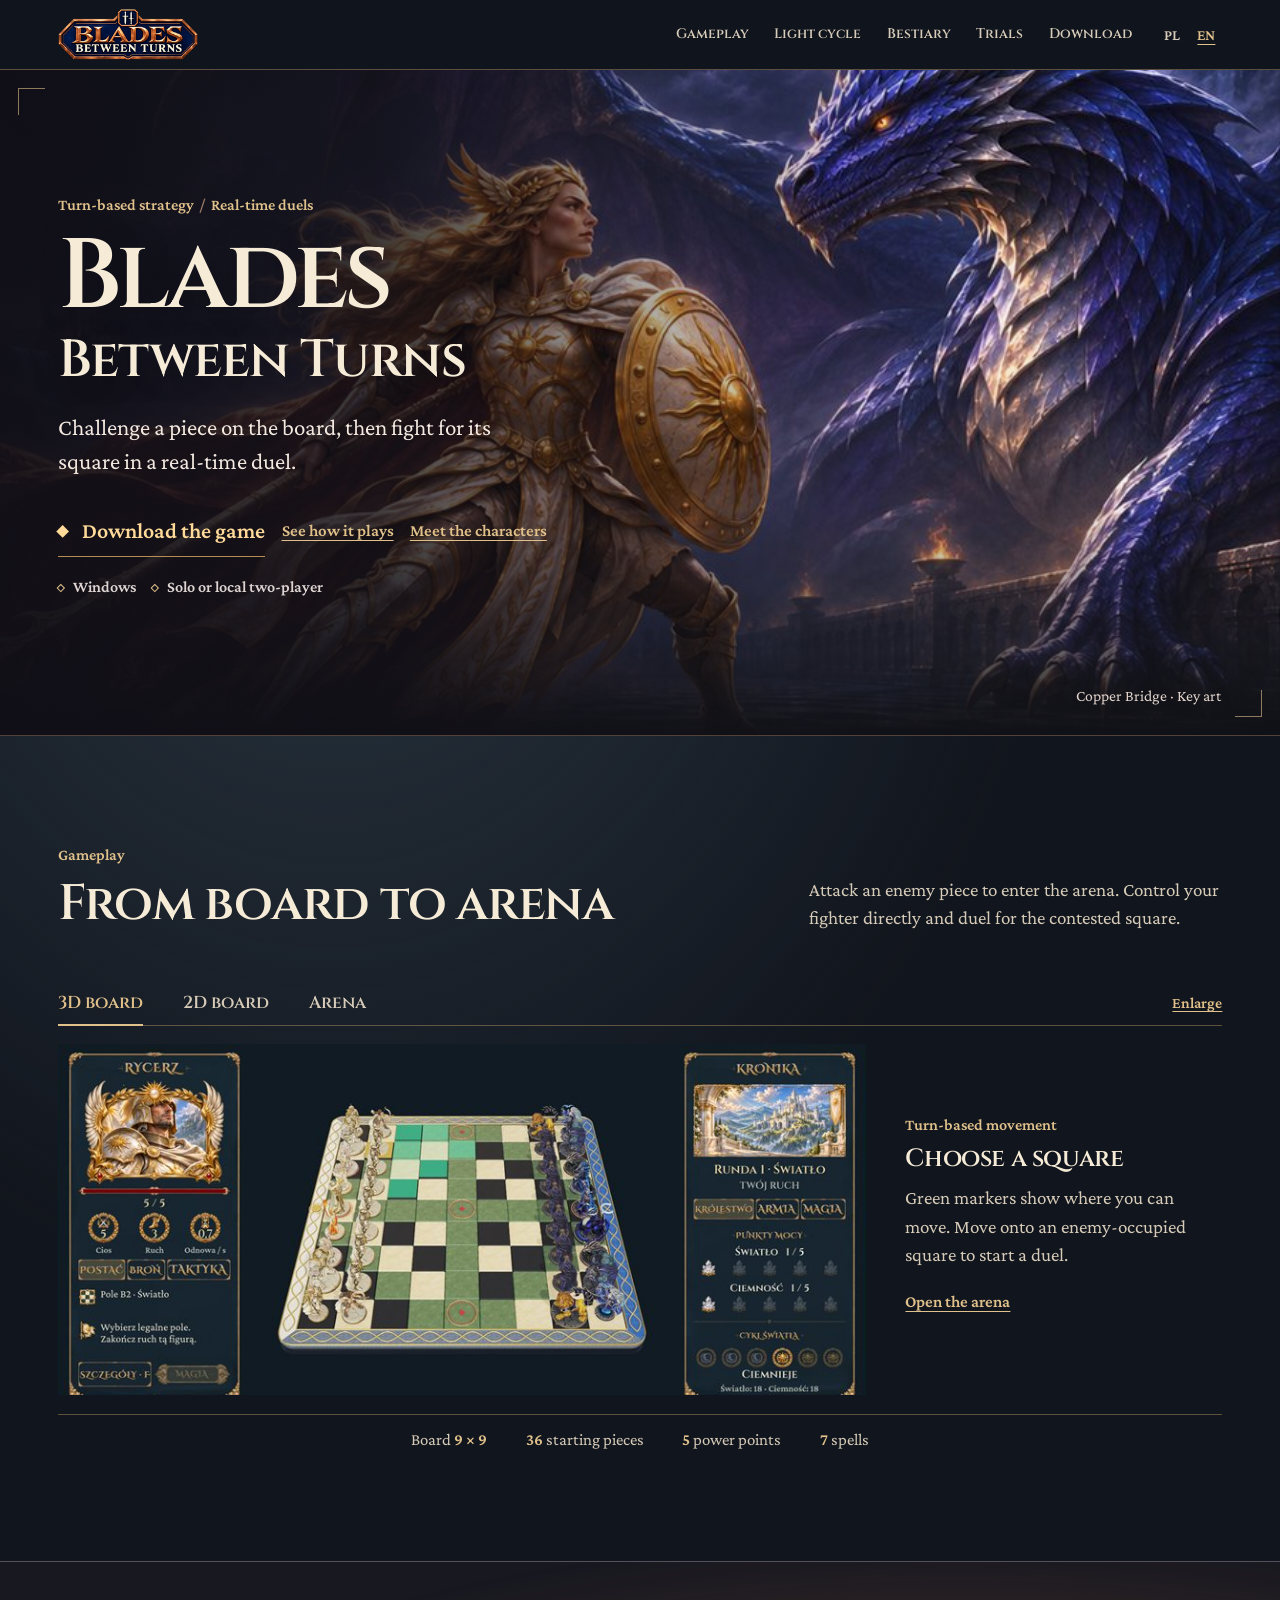
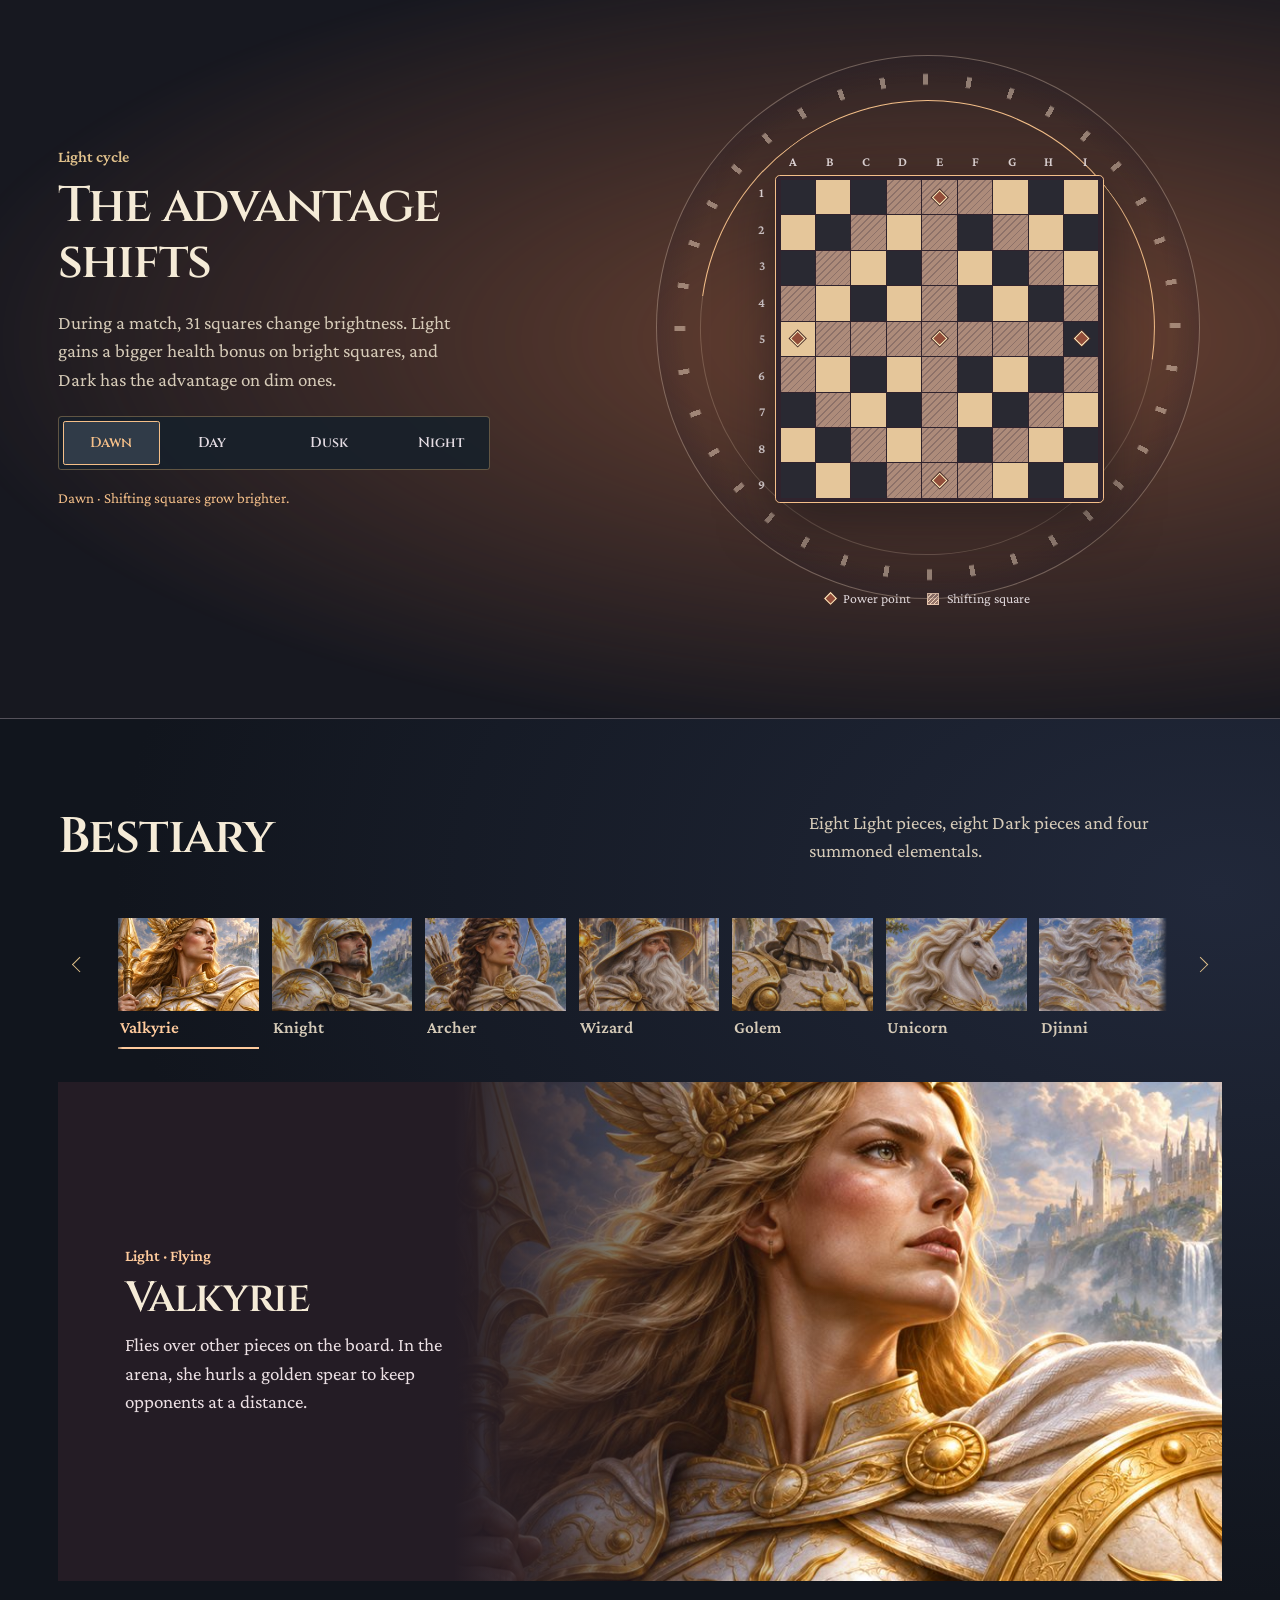
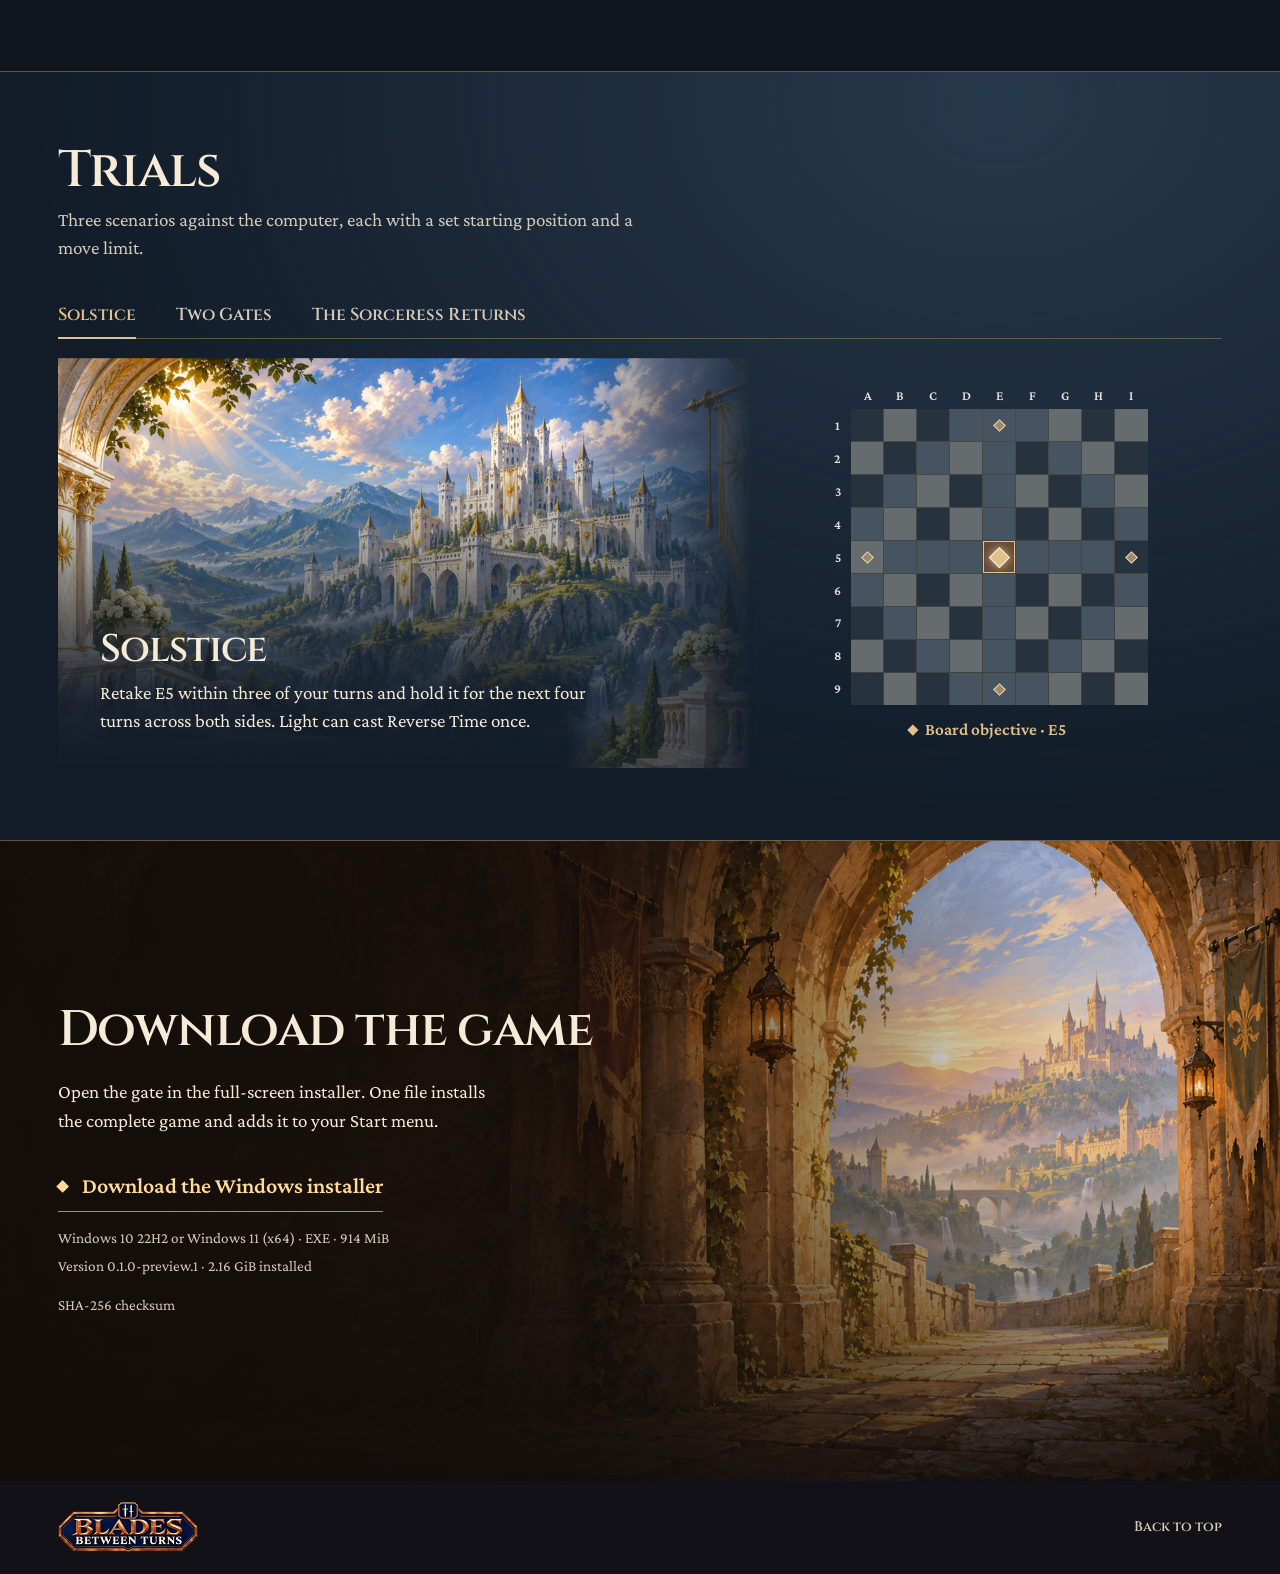
==== en/index.html @ 4ca01829 "Add English version of Blades Between Turns website" ====
<!doctype html>
<html lang="en">
<head>
  <meta charset="UTF-8">
  <meta name="viewport" content="width=device-width, initial-scale=1">
  <meta name="description" content="Blades Between Turns combines turn-based strategy with real-time duels. Download the game for Windows and explore the characters, arenas and trials.">
  <meta name="theme-color" content="#101116">
  <title>Blades Between Turns</title>
  <link rel="alternate" hreflang="pl" href="../index.html">
  <link rel="icon" href="../assets/blades-between-turns.png" type="image/png">
  <link rel="stylesheet" href="../styles.css">
  <script src="../main.js" defer></script>
</head>
<body id="blades-landing">
  <a class="skip-link" href="#blades-main">Skip to content</a>
  <header class="site-header">
    <div class="shell site-header__inner">
      <a class="site-brand" href="#blades-landing">
        <img src="../assets/blades-between-turns.png" alt="Blades Between Turns" width="238" height="85">
      </a>
      <nav class="site-nav" aria-label="Main navigation">
        <a href="#blades-gameplay">Gameplay</a>
        <a href="#blades-cycle">Light cycle</a>
        <a href="#blades-roster">Bestiary</a>
        <a href="#blades-trials">Trials</a>
        <a href="#blades-download">Download</a>
      </nav>
      <nav class="language-nav" aria-label="Language">
        <a href="../index.html" lang="pl" hreflang="pl" aria-label="Polski">PL</a>
        <a href="index.html" lang="en" hreflang="en" aria-label="English" aria-current="page">EN</a>
      </nav>
    </div>
  </header>

  <main id="blades-main" tabindex="-1">
    <section class="hero" aria-labelledby="blades-title">
      <picture class="hero__art">
        <source media="(max-width: 700px)" srcset="../assets/hero-walkiria-smok-mobile.jpg" width="900" height="738">
        <img src="../assets/hero-walkiria-smok.jpg" fetchpriority="high" width="1672" height="941" alt="A spear-wielding Valkyrie faces a blue Dragon on the stone board of the Copper Bridge">
      </picture>
      <div class="shell hero__inner">
        <div class="hero__copy">
          <p class="eyebrow hero__eyebrow">Turn-based strategy <span aria-hidden="true">/</span> Real-time duels</p>
          <h1 id="blades-title">
            <span>Blades</span>
            <span class="hero__rest-of-title">Between Turns</span>
          </h1>
          <p class="hero__lead">Challenge a piece on the board, then fight for its square in a real-time duel.</p>
          <div class="hero__actions">
            <a class="download-link" href="#blades-download">Download the game</a>
            <a class="text-action" href="#blades-gameplay">See how it plays</a>
            <a class="text-action" href="#blades-roster">Meet the characters</a>
          </div>
          <ul class="hero__modes" aria-label="Platform and game modes">
            <li>Windows</li>
            <li>Solo or local two-player</li>
          </ul>
        </div>
      </div>
      <p class="hero__credit">Copper Bridge <span aria-hidden="true">·</span> Key art</p>
    </section>

    <section id="blades-gameplay" class="section gameplay" aria-labelledby="blades-gameplay-title">
      <div class="shell">
        <div class="section-heading section-heading--split">
          <div>
            <p class="eyebrow">Gameplay</p>
            <h2 id="blades-gameplay-title">From board to arena</h2>
          </div>
          <p>Attack an enemy piece to enter the arena. Control your fighter directly and duel for the contested square.</p>
        </div>

        <div class="game-demo" data-switch="scene">
          <div class="game-demo__bar">
            <div class="text-tabs scene-tabs" role="tablist" aria-label="Game screenshots">
              <button id="blades-tab-3d" type="button" role="tab" data-choice="3d" aria-controls="blades-scene-3d" aria-selected="true">3D board</button>
              <button id="blades-tab-2d" type="button" role="tab" data-choice="2d" aria-controls="blades-scene-2d" aria-selected="false" tabindex="-1">2D board</button>
              <button id="blades-tab-duel" type="button" role="tab" data-choice="duel" aria-controls="blades-scene-duel" aria-selected="false" tabindex="-1">Arena</button>
            </div>
            <button class="text-action" type="button" data-zoom aria-label="Enlarge game screenshot">Enlarge</button>
          </div>

          <article id="blades-scene-3d" class="game-scene" data-panel="3d" role="tabpanel" aria-labelledby="blades-tab-3d" tabindex="0">
            <img class="game-scene__image" src="../assets/plansza-3d.jpg" loading="lazy" decoding="async" width="846" height="368" alt="A Knight on the 3D board with its legal moves highlighted">
            <div class="game-scene__copy">
              <p class="eyebrow">Turn-based movement</p>
              <h3>Choose a square</h3>
              <p>Green markers show where you can move. Move onto an enemy-occupied square to start a duel.</p>
              <button class="text-action" type="button" data-jump="duel">Open the arena</button>
            </div>
          </article>

          <article id="blades-scene-2d" class="game-scene" data-panel="2d" role="tabpanel" aria-labelledby="blades-tab-2d" tabindex="0" hidden>
            <img class="game-scene__image" src="../assets/plansza-2d.jpg" loading="lazy" decoding="async" width="846" height="368" alt="The same Knight position on the top-down 2D board">
            <div class="game-scene__copy">
              <p class="eyebrow">Turn-based movement</p>
              <h3>A top-down view</h3>
              <p>The 2D view shows the same turn. You can switch perspectives at any point in a match.</p>
              <button class="text-action" type="button" data-jump="duel">Open the arena</button>
            </div>
          </article>

          <article id="blades-scene-duel" class="game-scene" data-panel="duel" role="tabpanel" aria-labelledby="blades-tab-duel" tabindex="0" hidden>
            <img class="game-scene__image" src="../assets/pojedynek.jpg" loading="lazy" decoding="async" width="846" height="368" alt="A Valkyrie and a Manticore duel among crystals in a stone arena">
            <div class="game-scene__copy">
              <p class="eyebrow">Real-time combat</p>
              <h3>Fight for the square</h3>
              <p>Use crystals as cover and watch for your opponent's wind-up. The winner claims the square.</p>
              <button class="text-action" type="button" data-jump="board">Back to the board</button>
            </div>
          </article>
        </div>

        <ul class="game-facts" aria-label="Board and game rules">
          <li>Board <strong>9 × 9</strong></li>
          <li><strong>36</strong> starting pieces</li>
          <li><strong>5</strong> power points</li>
          <li><strong>7</strong> spells</li>
        </ul>
      </div>
    </section>

    <section id="blades-cycle" class="section cycle" data-phase="dawn" aria-labelledby="blades-cycle-title">
      <div class="shell cycle__inner">
        <div class="cycle__copy">
          <p class="eyebrow">Light cycle</p>
          <h2 id="blades-cycle-title">The advantage shifts</h2>
          <p>During a match, 31 squares change brightness. Light gains a bigger health bonus on bright squares, and Dark has the advantage on dim ones.</p>
          <div class="phase-picker" role="group" aria-label="Time of day">
            <button type="button" data-phase-choice="dawn" aria-controls="blades-light-board" aria-pressed="true">Dawn</button>
            <button type="button" data-phase-choice="day" aria-controls="blades-light-board" aria-pressed="false">Day</button>
            <button type="button" data-phase-choice="dusk" aria-controls="blades-light-board" aria-pressed="false">Dusk</button>
            <button type="button" data-phase-choice="night" aria-controls="blades-light-board" aria-pressed="false">Night</button>
          </div>
          <p class="phase-status" aria-live="polite">Dawn · Shifting squares grow brighter.</p>
        </div>

        <figure class="cycle-visual">
          <div class="cycle-dial">
            <div class="cycle-dial__rings" aria-hidden="true"></div>
            <div id="blades-light-board" class="tactical-board" data-board role="img" aria-label="The 81-square board at dawn, with five power points">
              <div class="tactical-board__axis tactical-board__axis--files" data-axis="files" aria-hidden="true"></div>
              <div class="tactical-board__axis tactical-board__axis--ranks" data-axis="ranks" aria-hidden="true"></div>
              <div class="tactical-board__grid" data-cells aria-hidden="true"></div>
            </div>
          </div>
          <figcaption class="map-key">
            <span><i class="map-key__power" aria-hidden="true"></i>Power point</span>
            <span><i class="map-key__shift" aria-hidden="true"></i>Shifting square</span>
          </figcaption>
        </figure>
      </div>
    </section>

    <section id="blades-roster" class="section roster" aria-labelledby="blades-roster-title">
      <div class="shell">
        <div class="section-heading section-heading--split">
          <h2 id="blades-roster-title">Bestiary</h2>
          <p>Eight Light pieces, eight Dark pieces and four summoned elementals.</p>
        </div>

        <div class="roster-deck" data-switch="unit">
          <div class="roster-strip">
            <button class="roster-step roster-step--back" type="button" data-roster-step="-1" aria-label="Previous character" aria-controls="blades-roster-track"></button>
            <div id="blades-roster-track" class="roster-tabs" role="tablist" aria-label="Characters">
              <button id="blades-tab-valkyrie" type="button" role="tab" data-side="light" aria-controls="blades-unit-valkyrie" aria-selected="true">
                <img src="../assets/walkiria.jpg" loading="lazy" decoding="async" width="440" height="440" alt="">
                <span>Valkyrie</span>
              </button>
              <button id="blades-tab-knight" type="button" role="tab" data-side="light" aria-controls="blades-unit-knight" aria-selected="false" tabindex="-1">
                <img src="../assets/figury/light-knight.jpg" loading="lazy" decoding="async" width="320" height="320" alt="">
                <span>Knight</span>
              </button>
              <button id="blades-tab-archer" type="button" role="tab" data-side="light" aria-controls="blades-unit-archer" aria-selected="false" tabindex="-1">
                <img src="../assets/figury/light-archer.jpg" loading="lazy" decoding="async" width="320" height="320" alt="">
                <span>Archer</span>
              </button>
              <button id="blades-tab-wizard" type="button" role="tab" data-side="light" aria-controls="blades-unit-wizard" aria-selected="false" tabindex="-1">
                <img src="../assets/figury/light-wizard.jpg" loading="lazy" decoding="async" width="320" height="320" alt="">
                <span>Wizard</span>
              </button>
              <button id="blades-tab-golem" type="button" role="tab" data-side="light" aria-controls="blades-unit-golem" aria-selected="false" tabindex="-1">
                <img src="../assets/figury/light-golem.jpg" loading="lazy" decoding="async" width="320" height="320" alt="">
                <span>Golem</span>
              </button>
              <button id="blades-tab-unicorn" type="button" role="tab" data-side="light" aria-controls="blades-unit-unicorn" aria-selected="false" tabindex="-1">
                <img src="../assets/figury/light-unicorn.jpg" loading="lazy" decoding="async" width="320" height="320" alt="">
                <span>Unicorn</span>
              </button>
              <button id="blades-tab-djinni" type="button" role="tab" data-side="light" aria-controls="blades-unit-djinni" aria-selected="false" tabindex="-1">
                <img src="../assets/figury/light-djinni.jpg" loading="lazy" decoding="async" width="320" height="320" alt="">
                <span>Djinni</span>
              </button>
              <button id="blades-tab-phoenix" type="button" role="tab" data-side="light" aria-controls="blades-unit-phoenix" aria-selected="false" tabindex="-1">
                <img src="../assets/feniks.jpg" loading="lazy" decoding="async" width="440" height="440" alt="">
                <span>Phoenix</span>
              </button>
              <button id="blades-tab-sorceress" type="button" role="tab" data-side="dark" aria-controls="blades-unit-sorceress" aria-selected="false" tabindex="-1">
                <img src="../assets/czarodziejka.jpg" loading="lazy" decoding="async" width="440" height="440" alt="">
                <span>Sorceress</span>
              </button>
              <button id="blades-tab-dragon" type="button" role="tab" data-side="dark" aria-controls="blades-unit-dragon" aria-selected="false" tabindex="-1">
                <img src="../assets/smok.jpg" loading="lazy" decoding="async" width="440" height="440" alt="">
                <span>Dragon</span>
              </button>
              <button id="blades-tab-goblin" type="button" role="tab" data-side="dark" aria-controls="blades-unit-goblin" aria-selected="false" tabindex="-1">
                <img src="../assets/figury/dark-goblin.jpg" loading="lazy" decoding="async" width="320" height="320" alt="">
                <span>Goblin</span>
              </button>
              <button id="blades-tab-manticore" type="button" role="tab" data-side="dark" aria-controls="blades-unit-manticore" aria-selected="false" tabindex="-1">
                <img src="../assets/figury/dark-manticore.jpg" loading="lazy" decoding="async" width="320" height="320" alt="">
                <span>Manticore</span>
              </button>
              <button id="blades-tab-banshee" type="button" role="tab" data-side="dark" aria-controls="blades-unit-banshee" aria-selected="false" tabindex="-1">
                <img src="../assets/figury/dark-banshee.jpg" loading="lazy" decoding="async" width="320" height="320" alt="">
                <span>Banshee</span>
              </button>
              <button id="blades-tab-troll" type="button" role="tab" data-side="dark" aria-controls="blades-unit-troll" aria-selected="false" tabindex="-1">
                <img src="../assets/figury/dark-troll.jpg" loading="lazy" decoding="async" width="320" height="320" alt="">
                <span>Troll</span>
              </button>
              <button id="blades-tab-basilisk" type="button" role="tab" data-side="dark" aria-controls="blades-unit-basilisk" aria-selected="false" tabindex="-1">
                <img src="../assets/figury/dark-basilisk.jpg" loading="lazy" decoding="async" width="320" height="320" alt="">
                <span>Basilisk</span>
              </button>
              <button id="blades-tab-shapeshifter" type="button" role="tab" data-side="dark" aria-controls="blades-unit-shapeshifter" aria-selected="false" tabindex="-1">
                <img src="../assets/figury/dark-shapeshifter.jpg" loading="lazy" decoding="async" width="320" height="320" alt="">
                <span>Shapeshifter</span>
              </button>
              <button id="blades-tab-elemental-air" type="button" role="tab" data-side="elemental" aria-controls="blades-unit-elemental-air" aria-selected="false" tabindex="-1">
                <img src="../assets/figury/elemental-air.jpg" loading="lazy" decoding="async" width="320" height="320" alt="">
                <span>Air Elemental</span>
              </button>
              <button id="blades-tab-elemental-fire" type="button" role="tab" data-side="elemental" aria-controls="blades-unit-elemental-fire" aria-selected="false" tabindex="-1">
                <img src="../assets/figury/elemental-fire.jpg" loading="lazy" decoding="async" width="320" height="320" alt="">
                <span>Fire Elemental</span>
              </button>
              <button id="blades-tab-elemental-earth" type="button" role="tab" data-side="elemental" aria-controls="blades-unit-elemental-earth" aria-selected="false" tabindex="-1">
                <img src="../assets/figury/elemental-earth.jpg" loading="lazy" decoding="async" width="320" height="320" alt="">
                <span>Earth Elemental</span>
              </button>
              <button id="blades-tab-elemental-water" type="button" role="tab" data-side="elemental" aria-controls="blades-unit-elemental-water" aria-selected="false" tabindex="-1">
                <img src="../assets/figury/elemental-water.jpg" loading="lazy" decoding="async" width="320" height="320" alt="">
                <span>Water Elemental</span>
              </button>
            </div>
            <button class="roster-step" type="button" data-roster-step="1" aria-label="Next character" aria-controls="blades-roster-track"></button>
          </div>
          <p class="roster-status" role="status"></p>

          <article id="blades-unit-valkyrie" class="roster-portrait" data-side="light" role="tabpanel" aria-labelledby="blades-tab-valkyrie" tabindex="0">
            <img class="roster-portrait__art" src="../assets/walkiria-864.jpg" loading="lazy" decoding="async" width="864" height="864" alt="A Valkyrie in gold armor with a winged diadem and spear">
            <div class="roster-portrait__copy">
              <p class="eyebrow">Light · Flying</p>
              <h3>Valkyrie</h3>
              <p>Flies over other pieces on the board. In the arena, she hurls a golden spear to keep opponents at a distance.</p>
            </div>
          </article>
          <article id="blades-unit-knight" class="roster-portrait" data-side="light" role="tabpanel" aria-labelledby="blades-tab-knight" tabindex="0" hidden>
            <img class="roster-portrait__art" src="../assets/figury/light-knight-864.jpg" loading="lazy" decoding="async" width="864" height="864" alt="A Knight in gold armor with a plumed helmet">
            <div class="roster-portrait__copy">
              <p class="eyebrow">Light · Ground</p>
              <h3>Knight</h3>
              <p>Strikes quickly with successive sword cuts. Use crystals as cover to close the distance.</p>
            </div>
          </article>
          <article id="blades-unit-archer" class="roster-portrait" data-side="light" role="tabpanel" aria-labelledby="blades-tab-archer" tabindex="0" hidden>
            <img class="roster-portrait__art" src="../assets/figury/light-archer-864.jpg" loading="lazy" decoding="async" width="864" height="864" alt="An Archer with a quiver and golden bow">
            <div class="roster-portrait__copy">
              <p class="eyebrow">Light · Ground</p>
              <h3>Archer</h3>
              <p>Fires silver arrows. With little health to spare, she relies on cover and distance in a duel.</p>
            </div>
          </article>
          <article id="blades-unit-wizard" class="roster-portrait" data-side="light" role="tabpanel" aria-labelledby="blades-tab-wizard" tabindex="0" hidden>
            <img class="roster-portrait__art" src="../assets/figury/light-wizard-864.jpg" loading="lazy" decoding="async" width="864" height="864" alt="A white-bearded Wizard in a golden hat">
            <div class="roster-portrait__copy">
              <p class="eyebrow">Light · Teleportation</p>
              <h3>Wizard</h3>
              <p>Teleports across the board and casts Light spells. Spent spells reduce his health in the arena.</p>
            </div>
          </article>
          <article id="blades-unit-golem" class="roster-portrait" data-side="light" role="tabpanel" aria-labelledby="blades-tab-golem" tabindex="0" hidden>
            <img class="roster-portrait__art" src="../assets/figury/light-golem-864.jpg" loading="lazy" decoding="async" width="864" height="864" alt="A stone Golem with a sun emblem on its chest">
            <div class="roster-portrait__copy">
              <p class="eyebrow">Light · Ground</p>
              <h3>Golem</h3>
              <p>Can take a beating and hurls heavy shards of stone. It takes time to ready each shot.</p>
            </div>
          </article>
          <article id="blades-unit-unicorn" class="roster-portrait" data-side="light" role="tabpanel" aria-labelledby="blades-tab-unicorn" tabindex="0" hidden>
            <img class="roster-portrait__art" src="../assets/figury/light-unicorn-864.jpg" loading="lazy" decoding="async" width="864" height="864" alt="A white Unicorn with a golden horn and harness">
            <div class="roster-portrait__copy">
              <p class="eyebrow">Light · Ground</p>
              <h3>Unicorn</h3>
              <p>Moves up to four squares on the board. In the arena, it fires a swift prism bolt down an open lane.</p>
            </div>
          </article>
          <article id="blades-unit-djinni" class="roster-portrait" data-side="light" role="tabpanel" aria-labelledby="blades-tab-djinni" tabindex="0" hidden>
            <img class="roster-portrait__art" src="../assets/figury/light-djinni-864.jpg" loading="lazy" decoding="async" width="864" height="864" alt="A white-haired Djinni surrounded by swirling air">
            <div class="roster-portrait__copy">
              <p class="eyebrow">Light · Flying</p>
              <h3>Djinni</h3>
              <p>Flies up to four squares. In a duel, it throws a spiral of wind and can withstand several hits.</p>
            </div>
          </article>
          <article id="blades-unit-phoenix" class="roster-portrait" data-side="light" role="tabpanel" aria-labelledby="blades-tab-phoenix" tabindex="0" hidden>
            <img class="roster-portrait__art" src="../assets/feniks-864.jpg" loading="lazy" decoding="async" width="864" height="864" alt="A Phoenix spreading golden wings amid flames">
            <div class="roster-portrait__copy">
              <p class="eyebrow">Light · Flying</p>
              <h3>Phoenix</h3>
              <p>Stops to unleash a burst of fire around itself. It is immune to damage during the burst.</p>
            </div>
          </article>
          <article id="blades-unit-sorceress" class="roster-portrait" data-side="dark" role="tabpanel" aria-labelledby="blades-tab-sorceress" tabindex="0" hidden>
            <img class="roster-portrait__art" src="../assets/czarodziejka-864.jpg" loading="lazy" decoding="async" width="864" height="864" alt="A Sorceress in navy robes holding a scepter">
            <div class="roster-portrait__copy">
              <p class="eyebrow">Dark · Teleportation</p>
              <h3>Sorceress</h3>
              <p>Wields Dark spells. She can heal a piece or teleport it to another square.</p>
            </div>
          </article>
          <article id="blades-unit-dragon" class="roster-portrait" data-side="dark" role="tabpanel" aria-labelledby="blades-tab-dragon" tabindex="0" hidden>
            <img class="roster-portrait__art" src="../assets/smok-864.jpg" loading="lazy" decoding="async" width="864" height="864" alt="A blue Dragon with silver horns against the moon">
            <div class="roster-portrait__copy">
              <p class="eyebrow">Dark · Flying</p>
              <h3>Dragon</h3>
              <p>Flies over pieces on the board and breathes fire in the arena. Open space lets it make the most of its range.</p>
            </div>
          </article>
          <article id="blades-unit-goblin" class="roster-portrait" data-side="dark" role="tabpanel" aria-labelledby="blades-tab-goblin" tabindex="0" hidden>
            <img class="roster-portrait__art" src="../assets/figury/dark-goblin-864.jpg" loading="lazy" decoding="async" width="864" height="864" alt="A long-eared Goblin beneath a dark hood">
            <div class="roster-portrait__copy">
              <p class="eyebrow">Dark · Ground</p>
              <h3>Goblin</h3>
              <p>Looks for an opening to rush in, then lands a flurry of strikes with its jagged blade.</p>
            </div>
          </article>
          <article id="blades-unit-manticore" class="roster-portrait" data-side="dark" role="tabpanel" aria-labelledby="blades-tab-manticore" tabindex="0" hidden>
            <img class="roster-portrait__art" src="../assets/figury/dark-manticore-864.jpg" loading="lazy" decoding="async" width="864" height="864" alt="A Manticore with a lion's mane and a scorpion tail">
            <div class="roster-portrait__copy">
              <p class="eyebrow">Dark · Ground</p>
              <h3>Manticore</h3>
              <p>Fires its stinger at range. Between shots, it can reposition and take cover behind a crystal.</p>
            </div>
          </article>
          <article id="blades-unit-banshee" class="roster-portrait" data-side="dark" role="tabpanel" aria-labelledby="blades-tab-banshee" tabindex="0" hidden>
            <img class="roster-portrait__art" src="../assets/figury/dark-banshee-864.jpg" loading="lazy" decoding="async" width="864" height="864" alt="A pale-haired Banshee wearing a silver diadem">
            <div class="roster-portrait__copy">
              <p class="eyebrow">Dark · Flying</p>
              <h3>Banshee</h3>
              <p>Its spectral wail damages nearby enemies. The Banshee stays in place while the attack lasts.</p>
            </div>
          </article>
          <article id="blades-unit-troll" class="roster-portrait" data-side="dark" role="tabpanel" aria-labelledby="blades-tab-troll" tabindex="0" hidden>
            <img class="roster-portrait__art" src="../assets/figury/dark-troll-864.jpg" loading="lazy" decoding="async" width="864" height="864" alt="An armored Troll with a blue clasp">
            <div class="roster-portrait__copy">
              <p class="eyebrow">Dark · Ground</p>
              <h3>Troll</h3>
              <p>Takes several hits and hurls heavy granite shards. The Troll is most dangerous with a clear shot.</p>
            </div>
          </article>
          <article id="blades-unit-basilisk" class="roster-portrait" data-side="dark" role="tabpanel" aria-labelledby="blades-tab-basilisk" tabindex="0" hidden>
            <img class="roster-portrait__art" src="../assets/figury/dark-basilisk-864.jpg" loading="lazy" decoding="async" width="864" height="864" alt="A scaly Basilisk with a green eye">
            <div class="roster-portrait__copy">
              <p class="eyebrow">Dark · Ground</p>
              <h3>Basilisk</h3>
              <p>Fires a fast, venomous spike that is hard to dodge in the open. Solid crystals stop the shot.</p>
            </div>
          </article>
          <article id="blades-unit-shapeshifter" class="roster-portrait" data-side="dark" role="tabpanel" aria-labelledby="blades-tab-shapeshifter" tabindex="0" hidden>
            <img class="roster-portrait__art" src="../assets/figury/dark-shapeshifter-864.jpg" loading="lazy" decoding="async" width="864" height="864" alt="A hooded Shapeshifter with a mirrored face">
            <div class="roster-portrait__copy">
              <p class="eyebrow">Dark · Flying</p>
              <h3>Shapeshifter</h3>
              <p>Copies its opponent's weapon and base health. A victory restores it to full health.</p>
            </div>
          </article>
          <article id="blades-unit-elemental-air" class="roster-portrait" data-side="elemental" role="tabpanel" aria-labelledby="blades-tab-elemental-air" tabindex="0" hidden>
            <img class="roster-portrait__art" src="../assets/figury/elemental-air-864.jpg" loading="lazy" decoding="async" width="864" height="864" alt="An Air Elemental formed from white clouds">
            <div class="roster-portrait__copy">
              <p class="eyebrow">Summon · Air current</p>
              <h3>Air Elemental</h3>
              <p>Sends a burst of wind and can attack again quickly. It vanishes after the duel it was summoned for.</p>
            </div>
          </article>
          <article id="blades-unit-elemental-fire" class="roster-portrait" data-side="elemental" role="tabpanel" aria-labelledby="blades-tab-elemental-fire" tabindex="0" hidden>
            <img class="roster-portrait__art" src="../assets/figury/elemental-fire-864.jpg" loading="lazy" decoding="async" width="864" height="864" alt="A Fire Elemental emerging from orange flames">
            <div class="roster-portrait__copy">
              <p class="eyebrow">Summon · Living flame</p>
              <h3>Fire Elemental</h3>
              <p>Hurls a fast, hard-hitting flame and has the shortest attack cooldown among the elementals.</p>
            </div>
          </article>
          <article id="blades-unit-elemental-earth" class="roster-portrait" data-side="elemental" role="tabpanel" aria-labelledby="blades-tab-elemental-earth" tabindex="0" hidden>
            <img class="roster-portrait__art" src="../assets/figury/elemental-earth-864.jpg" loading="lazy" decoding="async" width="864" height="864" alt="An Earth Elemental with a body of moss-covered stone">
            <div class="roster-portrait__copy">
              <p class="eyebrow">Summon · Weight of earth</p>
              <h3>Earth Elemental</h3>
              <p>The hardiest of the summoned elementals. It hurls a heavy projectile with a long pause between shots.</p>
            </div>
          </article>
          <article id="blades-unit-elemental-water" class="roster-portrait" data-side="elemental" role="tabpanel" aria-labelledby="blades-tab-elemental-water" tabindex="0" hidden>
            <img class="roster-portrait__art" src="../assets/figury/elemental-water-864.jpg" loading="lazy" decoding="async" width="864" height="864" alt="A Water Elemental rising from blue waves">
            <div class="roster-portrait__copy">
              <p class="eyebrow">Summon · Tidal wave</p>
              <h3>Water Elemental</h3>
              <p>Sends waves across the arena. Its high health lets it trade hits.</p>
            </div>
          </article>
        </div>
      </div>
    </section>

    <section id="blades-trials" class="section trials" aria-labelledby="blades-trials-title">
      <div class="shell">
        <header class="trial-heading">
          <h2 id="blades-trials-title">Trials</h2>
          <p>Three scenarios against the computer, each with a set starting position and a move limit.</p>
        </header>

        <div data-switch="trial">
          <div class="text-tabs trial-tabs" role="tablist" aria-label="Trial scenarios">
            <button id="blades-trial-tab-solstice" type="button" role="tab" aria-controls="blades-trial-solstice" aria-selected="true">Solstice</button>
            <button id="blades-trial-tab-gates" type="button" role="tab" aria-controls="blades-trial-gates" aria-selected="false" tabindex="-1">Two Gates</button>
            <button id="blades-trial-tab-return" type="button" role="tab" aria-controls="blades-trial-return" aria-selected="false" tabindex="-1">The Sorceress Returns</button>
          </div>

          <div class="trial-spread">
            <div class="trial-scenes">
              <article id="blades-trial-solstice" class="trial-scene" data-targets="E5" role="tabpanel" aria-labelledby="blades-trial-tab-solstice" tabindex="0">
                <img src="../assets/kingdom-light.jpg" width="1200" height="600" alt="" loading="lazy" decoding="async">
                <div class="trial-scene__copy">
                  <h3>Solstice</h3>
                  <p>Retake E5 within three of your turns and hold it for the next four turns across both sides. Light can cast Reverse Time once.</p>
                </div>
              </article>
              <article id="blades-trial-gates" class="trial-scene" data-targets="E1 E9" role="tabpanel" aria-labelledby="blades-trial-tab-gates" tabindex="0" hidden>
                <img src="../assets/miedziany-most.jpg" width="1376" height="774" alt="" loading="lazy" decoding="async">
                <div class="trial-scene__copy">
                  <h3>Two Gates</h3>
                  <p>Occupy E1 and E9 at the same time within six Dark moves.</p>
                </div>
              </article>
              <article id="blades-trial-return" class="trial-scene" data-targets="I5" role="tabpanel" aria-labelledby="blades-trial-tab-return" tabindex="0" hidden>
                <img src="../assets/kingdom-dark.jpg" width="1200" height="600" alt="" loading="lazy" decoding="async">
                <div class="trial-scene__copy">
                  <h3>The Sorceress Returns</h3>
                  <p>Get the wounded Sorceress to I5 within five moves. Dark can cast Heal once.</p>
                </div>
              </article>
            </div>

            <figure class="trial-map">
              <div class="tactical-board tactical-board--mission" data-board role="img" aria-label="Trial objective E5">
                <div class="tactical-board__axis tactical-board__axis--files" data-axis="files" aria-hidden="true"></div>
                <div class="tactical-board__axis tactical-board__axis--ranks" data-axis="ranks" aria-hidden="true"></div>
                <div class="tactical-board__grid" data-cells aria-hidden="true"></div>
              </div>
              <figcaption class="trial-map__caption" aria-live="polite">Board objective · E5</figcaption>
            </figure>
          </div>
        </div>
      </div>
    </section>
    <section id="blades-download" class="section download" aria-labelledby="blades-download-title">
      <img class="download__art" src="../assets/installer-gate.png" alt="" aria-hidden="true"
           width="1672" height="941" loading="lazy" decoding="async">
      <div class="shell download__inner">
        <h2 id="blades-download-title">Download the game</h2>
        <p class="download__copy">Open the gate in the full-screen installer. One file installs the complete game and adds it to your Start menu.</p>
        <a class="download-link" id="windows-installer"
           href="https://github.com/zeichmann/archon-www/releases/download/windows-0.1.0-preview.1/BladesBetweenTurns-Setup-Windows-x64.exe">
          Download the Windows installer
        </a>
        <p class="download__requirements">Windows 10 22H2 or Windows 11 (x64) · EXE · 914 MiB</p>
        <p class="download__requirements">Version 0.1.0-preview.1 · 2.16 GiB installed</p>
        <a class="download__checksum"
           href="https://github.com/zeichmann/archon-www/releases/download/windows-0.1.0-preview.1/BladesBetweenTurns-Setup-Windows-x64.exe.sha256">SHA-256 checksum</a>
      </div>
    </section>
  </main>

  <footer class="footer">
    <div class="shell footer__inner">
      <a class="site-brand" href="#blades-landing">
        <img src="../assets/blades-between-turns.png" alt="Blades Between Turns" width="238" height="85" loading="lazy">
      </a>
      <a class="footer__top" href="#blades-landing">Back to top</a>
    </div>
  </footer>

  <dialog class="capture-dialog" aria-label="Enlarged game screenshot">
    <form method="dialog">
      <button class="text-action" autofocus>Close</button>
    </form>
    <img src="../assets/plansza-3d.jpg" loading="lazy" width="846" height="368" alt="">
  </dialog>
</body>
</html>
---- styles.css ----
@font-face {
  font-family: "Archon Inscription";
  src: url("assets/fonts/Cinzel-SemiBold.ttf") format("truetype");
  font-style: normal;
  font-weight: 600;
  font-display: swap;
}

@font-face {
  font-family: "Archon Chronicle";
  src: url("assets/fonts/CrimsonPro-Regular.ttf") format("truetype");
  font-style: normal;
  font-weight: 400;
  font-display: swap;
}

@font-face {
  font-family: "Archon Chronicle";
  src: url("assets/fonts/CrimsonPro-SemiBold.ttf") format("truetype");
  font-style: normal;
  font-weight: 600;
  font-display: swap;
}

:root {
  color-scheme: dark;
  --ink: #11151d;
  --panel: #19232f;
  --line: #4c4b48;
  --paper: #f5ebd7;
  --muted: #d6cbb8;
  --gold: #e0c18b;
  --gold-ink: #28180f;
  --blue: #b8c8ff;
  --brass-rule: #a98c5f80;
  --border-accent: #a98c5f;
  --type: "Archon Chronicle", Georgia, serif;
  --inscription: "Archon Inscription", Georgia, serif;
  --gutter: clamp(1rem, 4.5vw, 4.5rem);
}

*, *::before, *::after {
  box-sizing: border-box;
}

html {
  scroll-behavior: smooth;
}

body {
  margin: 0;
  background: var(--ink);
  color: var(--paper);
  font: 1.1875rem/1.5 var(--type);
}

img {
  display: block;
  max-width: 100%;
  height: auto;
}

a {
  color: inherit;
  text-decoration: none;
}

button {
  color: inherit;
  font: inherit;
}

button, summary {
  cursor: pointer;
}

:focus-visible {
  outline: 2px solid var(--gold);
  outline-offset: 5px;
}

[hidden] {
  display: none !important;
}

:where(h1, h2, h3, p, figure, dl, dd) {
  margin: 0;
}

section[id], main[id] {
  scroll-margin-block-start: 6rem;
}

.shell {
  width: min(81rem, calc(100% - 2 * var(--gutter)));
  margin-inline: auto;
}

.section {
  padding-block: clamp(4rem, 8.5vw, 8rem);
}

.eyebrow {
  color: var(--gold);
  font: 600 1rem/1.25 var(--type);
}

h2 {
  font: 600 clamp(1.9rem, 3.9vw, 4rem)/1.12 var(--inscription);
  letter-spacing: -.025em;
  text-wrap: balance;
}

.section-heading {
  margin-bottom: clamp(1.6rem, 3.8vw, 3rem);
}

.section-heading--split {
  display: grid;
  grid-template-columns: minmax(0, 1.6fr) minmax(16rem, 1fr);
  align-items: end;
  gap: 1.15rem clamp(1.5rem, 7vw, 7rem);
}

.section-heading .eyebrow, .cycle__copy .eyebrow {
  margin-bottom: .75rem;
}

.section-heading > p, .cycle__copy > p:not(.eyebrow, .phase-status) {
  max-width: 38ch;
  color: var(--muted);
  text-wrap: pretty;
}

.skip-link {
  position: fixed;
  z-index: 5;
  inset: .65rem auto auto .65rem;
  padding: .65rem 1rem;
  border-radius: .25rem;
  color: var(--gold-ink);
  background: var(--gold);
}

.skip-link:not(:focus) {
  clip-path: inset(50%);
}

.site-header {
  position: sticky;
  z-index: 4;
  top: 0;
  border-bottom: 1px solid var(--brass-rule);
  background: #11151def;
  backdrop-filter: blur(16px);
}

.site-header__inner {
  display: flex;
  min-height: 4.3rem;
  align-items: center;
  justify-content: space-between;
  gap: .5rem clamp(.65rem, 2vw, 1.5rem);
}

.site-brand {
  display: block;
  width: clamp(7rem, 11vw, 9.25rem);
  flex: 0 0 auto;
}

.site-nav {
  display: flex;
  flex-wrap: wrap;
  justify-content: flex-end;
  gap: 0 clamp(.65rem, 2vw, 2.4rem);
  margin-inline-start: auto;
}

.site-nav a, .footer__top {
  display: inline-flex;
  min-height: 2.75rem;
  align-items: center;
  color: var(--muted);
  font: 600 .86rem/1.25 var(--inscription);
}

.site-nav a:is(:hover, :focus-visible), .footer__top:is(:hover, :focus-visible) {
  color: var(--gold);
}

.language-nav {
  display: flex;
  flex: 0 0 auto;
  gap: .15rem;
}

.language-nav a {
  display: grid;
  min-width: 2rem;
  min-height: 2.75rem;
  place-items: center;
  color: var(--muted);
  font: 600 .95rem/1 var(--type);
}

.language-nav a:is(:hover, :focus-visible, [aria-current="page"]) {
  color: var(--gold);
}

.language-nav a[aria-current="page"] {
  text-decoration: underline;
  text-decoration-thickness: 1px;
  text-underline-offset: .28em;
}

.hero {
  position: relative;
  isolation: isolate;
  display: grid;
  min-height: clamp(37rem, 74svh, 52rem);
  align-items: center;
  padding-block: 3.1rem 3.8rem;
  background: #15141d;
  border-bottom: 1px solid #bf946d59;
}

.hero__art, .hero::before, .hero::after {
  position: absolute;
  inset: 0;
}

.hero__art {
  z-index: -3;
}

.hero__art img {
  width: 100%;
  height: 100%;
  object-fit: cover;
  object-position: center 47%;
}

.hero::before {
  z-index: -2;
  content: "";
  background:
    linear-gradient(90deg, #100f17ef 1%, #100f17cb 29%, #100f1752 51%, transparent 71%),
    linear-gradient(0deg, #101116 0%, #10111608 34%);
}

.hero::after {
  z-index: -1;
  content: "";
  inset: clamp(.65rem, 1.4vw, 1.3rem);
  background:
    linear-gradient(var(--gold), var(--gold)) 0 0 / 1.7rem 1px,
    linear-gradient(var(--gold), var(--gold)) 0 0 / 1px 1.7rem,
    linear-gradient(var(--gold), var(--gold)) 100% 100% / 1.7rem 1px,
    linear-gradient(var(--gold), var(--gold)) 100% 100% / 1px 1.7rem;
  background-repeat: no-repeat;
  opacity: .6;
  pointer-events: none;
}

.hero__copy {
  width: min(100%, 36rem);
}

.hero__eyebrow span {
  color: #e7b589a3;
  padding-inline: .18em;
}

.hero h1 {
  margin: .85rem 0 1.5rem;
  font: 600 clamp(4rem, 7.7vw, 7.35rem)/1 var(--inscription);
  letter-spacing: -.047em;
  text-shadow: 0 2px 24px #100f1899;
}

.hero h1 span {
  display: block;
}

.hero__rest-of-title {
  margin-top: .12em;
  font-size: .53em;
  line-height: 1;
  letter-spacing: -.025em;
}

.hero__lead {
  max-width: 34ch;
  color: #f3e9e1;
  font-size: clamp(1.22rem, 1.8vw, 1.5rem);
  text-wrap: pretty;
}

.hero__actions {
  display: flex;
  flex-wrap: wrap;
  gap: .65rem;
  margin-block: 1.75rem 1.3rem;
}

.hero__modes {
  display: flex;
  flex-wrap: wrap;
  gap: .4rem 1rem;
  padding: 0;
  margin: 0;
  list-style: none;
  color: #dfd6d4;
  font: 600 1rem/1.3 var(--type);
}

.hero__modes li {
  display: flex;
  align-items: center;
  gap: .6rem;
}

.hero__modes li::before {
  content: "";
  width: .35rem;
  height: .35rem;
  border: 1px solid var(--gold);
  transform: rotate(45deg);
}

.hero__credit {
  position: absolute;
  right: calc(var(--gutter) + .1rem);
  bottom: 1.8rem;
  color: #e2d4cd;
  font: 400 .98rem/1.25 var(--type);
}

.gameplay {
  background: radial-gradient(ellipse at 26% -38%, #2a3641, transparent 55%), var(--ink);
}

.game-demo {
  scroll-margin-block-start: 6rem;
}

.game-demo__bar {
  display: flex;
  align-items: center;
  justify-content: space-between;
  flex-wrap: wrap;
  gap: 0 .7rem;
  margin-bottom: 1.1rem;
  border-bottom: 1px solid var(--brass-rule);
}

.text-tabs {
  display: flex;
  flex-wrap: wrap;
  column-gap: clamp(1.1rem, 3.15vw, 3rem);
}

.text-tabs button {
  position: relative;
  min-width: 0;
  min-height: 2.8rem;
  padding: .4rem 0;
  border: 0;
  color: var(--muted);
  background: transparent;
  font: 600 clamp(.85rem, 1.4vw, 1.08rem)/1.2 var(--inscription);
  text-wrap: balance;
}

.text-tabs button:is(:hover, :focus-visible), .text-action:is(:hover, :focus-visible) {
  color: var(--paper);
}

.text-tabs button[aria-selected="true"] {
  color: var(--gold);
}

.text-tabs button[aria-selected="true"]::after {
  position: absolute;
  inset: auto 0 -1px;
  content: "";
  border-bottom: 2px solid currentColor;
}

.text-tabs button:focus-visible, .text-action:focus-visible, :is(.game-scene, .trial-scene):focus-visible {
  outline: none;
}

.text-tabs button:focus-visible, .text-action:focus-visible, :is(.game-scene, .trial-scene):focus-visible h3 {
  text-decoration: underline solid var(--paper) 2px;
  text-underline-offset: .23em;
}

.text-action {
  display: inline-flex;
  min-height: 2.75rem;
  align-items: center;
  padding: .35rem 0;
  border: 0;
  color: var(--gold);
  background: transparent;
  font: 600 1.05rem/1.25 var(--type);
  text-decoration: underline;
  text-underline-offset: .22em;
}

.game-demo__bar .text-action {
  margin-inline-start: auto;
  font-size: .97rem;
}

.game-scene {
  display: grid;
  grid-template-columns: minmax(0, 2.55fr) minmax(14rem, 1fr);
  align-items: center;
  gap: clamp(1.05rem, 3.1vw, 3.1rem);
  min-width: 0;
}

.game-scene__image {
  width: 100%;
  height: auto;
}

.game-scene[data-panel="duel"].is-revealed .game-scene__image {
  animation: reveal-arena .27s ease-out;
}

@keyframes reveal-arena {
  from { opacity: .5; }
  to { opacity: 1; }
}

.game-scene__copy {
  display: grid;
  align-content: center;
  justify-items: start;
  gap: .65rem;
}

.game-scene__copy h3 {
  font: 600 clamp(1.32rem, 1.95vw, 2.05rem)/1.15 var(--inscription);
  letter-spacing: -.016em;
}

.game-scene__copy > p:not(.eyebrow) {
  color: var(--muted);
  text-wrap: pretty;
}

.game-facts {
  display: flex;
  flex-wrap: wrap;
  justify-content: center;
  gap: .3rem clamp(.9rem, 3vw, 2.7rem);
  margin: 1.15rem 0 0;
  padding: .75rem 0 0;
  border-top: 1px solid var(--brass-rule);
  color: var(--muted);
  font-size: 1.05rem;
  list-style: none;
}

.game-facts strong {
  color: var(--gold);
  font-weight: 600;
}

.cycle {
  --phase-accent: #f4bf89;
  --phase-glow: #8f5439;
  --tile-light: #e5c69a;
  --tile-dark: #292932;
  --tile-shift: #ad8b7a;
  --cell-hatch: #271f303d;
  --ring-rotation: -37deg;
  position: relative;
  isolation: isolate;
  overflow: hidden;
  border-block: 1px solid #55515a;
  background: #171820;
}

.cycle[data-phase="day"] {
  --phase-accent: #ffe3a8;
  --phase-glow: #b58642;
  --tile-shift: var(--tile-light);
  --ring-rotation: 31deg;
}

.cycle[data-phase="dusk"] {
  --phase-accent: #ffb4a1;
  --phase-glow: #87465a;
  --tile-shift: #8c6978;
  --ring-rotation: 116deg;
}

.cycle[data-phase="night"] {
  --phase-accent: #bacdff;
  --phase-glow: #3b5398;
  --tile-shift: var(--tile-dark);
  --cell-hatch: #d6ddff45;
  --ring-rotation: 211deg;
}

.cycle::before {
  position: absolute;
  z-index: -1;
  inset: 0;
  content: "";
  background: var(--phase-glow);
  mask-image: radial-gradient(ellipse at 75% 50%, #000b, transparent 76%);
  transition: background-color .43s ease;
}

.cycle__inner {
  display: grid;
  grid-template-columns: minmax(0, .9fr) minmax(0, 1.05fr);
  align-items: center;
  gap: 1rem clamp(1.35rem, 5.5vw, 5rem);
}

.cycle__copy > p:not(.eyebrow) {
  margin-top: 1.1rem;
}

.phase-picker {
  display: grid;
  grid-template-columns: repeat(2, minmax(0, 1fr)) minmax(0, 1.32fr) minmax(0, .9fr);
  gap: .22rem;
  max-width: 27rem;
  padding: .25rem;
  margin-top: 1.35rem;
  border: 1px solid var(--brass-rule);
  border-radius: .24rem;
  background: #18202ae8;
}

.phase-picker button {
  min-height: 2.75rem;
  padding: .4rem .1rem;
  border: 1px solid transparent;
  border-radius: .14rem;
  background: transparent;
  color: #e4dce3;
  font: 600 .88rem/1.25 var(--inscription);
  transition: background-color .21s ease, color .21s ease;
}

.phase-picker button:hover {
  background: #363440;
  color: var(--paper);
}

.phase-picker button[aria-pressed="true"] {
  border-color: var(--phase-accent);
  background: #303b48;
  color: var(--phase-accent);
}

.phase-status {
  min-height: 3em;
  color: var(--phase-accent);
  font-size: .94rem;
  text-wrap: pretty;
}

.cycle-visual {
  display: grid;
  justify-items: center;
  min-width: 0;
}

.cycle-dial {
  position: relative;
  display: grid;
  place-items: center;
  width: min(100%, 34rem);
  aspect-ratio: 1.06;
}

.cycle-dial__rings {
  position: absolute;
  width: 100%;
  aspect-ratio: 1;
  border: 1px solid #f9ddc254;
  border-radius: 50%;
  background: radial-gradient(circle, transparent 64%, #1a172c2d 72%);
  pointer-events: none;
}

.cycle-dial__rings::before, .cycle-dial__rings::after {
  position: absolute;
  content: "";
  border-radius: 50%;
  inset: 3%;
}

.cycle-dial__rings::before {
  background: repeating-conic-gradient(from -1deg, #f3dbc67b 0 1.15deg, transparent 1.15deg 10deg);
  mask-image: radial-gradient(circle, transparent 67%, #000 67.5% 70%, transparent 70.5%);
}

.cycle-dial__rings::after {
  inset: 8%;
  border: 1px solid #f9ddc236;
  border-top-color: var(--phase-accent);
  border-right-color: var(--phase-accent);
  transform: rotate(var(--ring-rotation));
  transition: transform .45s ease, border-color .45s ease;
}

.tactical-board {
  position: relative;
  display: grid;
  grid-template: 1.25rem auto / 1.25rem minmax(0, 1fr);
  gap: .22rem;
  width: min(72%, 22rem);
}

.tactical-board__axis {
  display: grid;
  place-items: center;
  color: #eadfdf;
  font: 600 .83rem/1 var(--type);
}

.tactical-board__axis--files {
  grid-area: 1 / 2;
  grid-template-columns: repeat(9, 1fr);
}

.tactical-board__axis--ranks {
  grid-area: 2 / 1;
  grid-template-rows: repeat(9, 1fr);
}

.tactical-board__grid {
  display: grid;
  grid-area: 2 / 2;
  grid-template: repeat(9, minmax(0, 1fr)) / repeat(9, minmax(0, 1fr));
  gap: 1px;
  padding: .27rem;
  aspect-ratio: 1;
  border: 1px solid var(--phase-accent, #c79572);
  border-radius: .3rem;
  background: #30232d;
  box-shadow: 0 1rem 3.3rem #0e10178c;
}

.tactical-cell {
  position: relative;
  display: grid;
  place-items: center;
  background: var(--tile-dark);
}

.tactical-cell[data-code="L"] {
  background: var(--tile-light);
}

.tactical-cell[data-code="S"] {
  background: var(--tile-shift);
  transition: background-color .38s ease;
}

.cycle .tactical-cell[data-code="S"]::before {
  position: absolute;
  inset: 0;
  content: "";
  background: repeating-linear-gradient(135deg, transparent 0 4px, var(--cell-hatch) 4px 5px);
}

.tactical-cell[data-power]::after, .map-key__power {
  content: "";
  width: 33%;
  aspect-ratio: 1;
  border: 1px solid #fff2c3;
  background: #924d39;
  box-shadow: 0 0 0 1px #472d29;
  transform: rotate(45deg);
}

.map-key {
  display: flex;
  flex-wrap: wrap;
  justify-content: center;
  gap: .4rem 1rem;
  margin-top: .3rem;
  color: #e0d8db;
  font-size: .86rem;
}

.map-key span {
  display: inline-flex;
  align-items: center;
  gap: .5rem;
}

.map-key__power {
  width: .57rem;
}

.map-key__shift {
  width: .76rem;
  aspect-ratio: 1;
  border: 1px solid #e5c4ab;
  background: repeating-linear-gradient(135deg, #96766b 0 2px, #f3d6ba 2px 3px);
}

.roster {
  padding-block: clamp(3rem, 7vw, 7rem);
  background: radial-gradient(ellipse at 95% 18%, #21283a, transparent 64%), var(--ink);
}

.roster-deck {
  display: grid;
  gap: clamp(.75rem, 2vw, 1.5rem);
}

.roster-strip {
  --thumb-height: clamp(4.15rem, 7.25vw, 6.2rem);
  display: grid;
  grid-template-columns: 2.75rem minmax(0, 1fr) 2.75rem;
  column-gap: clamp(0rem, .9vw, .75rem);
}

.roster-step {
  display: grid;
  place-items: center;
  align-self: start;
  min-height: 2.75rem;
  margin-top: calc((var(--thumb-height) - 2.75rem) / 2 + .3rem);
  padding: 0;
  border: 0;
  background: none;
  color: var(--gold);
}

.roster-step::before {
  width: .7rem;
  height: .7rem;
  border: solid currentColor;
  border-width: 0 1.5px 1.5px 0;
  transform: rotate(-45deg);
  content: "";
}

.roster-step--back::before {
  transform: rotate(135deg);
}

.roster-step:is(:hover, :focus-visible) {
  color: var(--paper);
}

.roster-tabs {
  display: flex;
  min-width: 0;
  gap: clamp(.55rem, 1vw, .95rem);
  padding: .3rem .3rem .55rem;
  overflow-x: auto;
  overscroll-behavior-x: contain;
  scroll-behavior: smooth;
  scrollbar-width: none;
  mask-image: linear-gradient(90deg, transparent, #000 .6rem, #000 calc(100% - .6rem), transparent);
}

.roster-tabs button {
  display: flex;
  flex: 0 0 clamp(8.75rem, 11vw, 9.6rem);
  flex-direction: column;
  gap: .45rem;
  padding: 0 0 .55rem;
  min-width: 0;
  border: 0;
  border-bottom: 2px solid transparent;
  background: none;
  color: var(--muted);
  text-align: left;
  font: 600 clamp(1rem, 1.45vw, 1.075rem)/1.16 var(--type);
}

.roster-tabs button:focus-visible {
  outline-offset: 2px;
}

.roster-tabs button:is(:hover, :focus-visible) {
  color: var(--paper);
}

.roster-tabs button[aria-selected="true"] {
  border-bottom-color: var(--unit-accent);
  color: var(--unit-accent);
}

.roster-tabs button > span {
  padding-inline: .1rem;
}

.roster-tabs img {
  width: 100%;
  height: var(--thumb-height);
  object-fit: cover;
  object-position: 50% 30%;
  opacity: .72;
  transition: opacity 180ms ease;
}

.roster-tabs button:is(:hover, :focus-visible, [aria-selected="true"]) img {
  opacity: 1;
}

.roster-status {
  position: absolute;
  width: 1px;
  height: 1px;
  overflow: hidden;
  clip-path: inset(50%);
}

.roster-deck [data-side] {
  --unit-accent: #ffcb9d;
  --unit-ink: #241c25;
}

.roster-deck [data-side="dark"] {
  --unit-accent: var(--blue);
  --unit-ink: #1b2135;
}

.roster-deck [data-side="elemental"] {
  --unit-accent: #b5dccd;
  --unit-ink: #18252c;
}

.roster-portrait {
  position: relative;
  isolation: isolate;
  display: grid;
  align-items: center;
  min-height: clamp(22rem, 39vw, 33rem);
  overflow: hidden;
  background: var(--unit-ink);
}

.roster-portrait__art {
  position: absolute;
  z-index: -2;
  inset: 0 0 0 auto;
  width: 69%;
  height: 100%;
  object-fit: cover;
  object-position: center 31%;
}

.roster-portrait::after {
  position: absolute;
  z-index: -1;
  inset: 0;
  content: "";
  background: linear-gradient(90deg, var(--unit-ink) 20%, var(--unit-ink) 34%, transparent 69%);
}

.roster-portrait__copy {
  display: grid;
  justify-items: start;
  gap: .55rem;
  width: 52%;
  padding: clamp(1.2rem, 5.25vw, 5rem);
}

.roster-portrait__copy .eyebrow {
  color: var(--unit-accent);
}

.roster-portrait__copy h3 {
  font: 600 clamp(1.55rem, 3.3vw, 3.55rem)/1.12 var(--inscription);
  letter-spacing: -.025em;
  text-wrap: balance;
}

.roster-portrait__copy > p:not(.eyebrow) {
  max-width: 33ch;
  color: #ece0e4;
  text-wrap: pretty;
}

.trials {
  padding-block: clamp(3rem, 5.5vw, 5.2rem);
  border-block: 1px solid var(--brass-rule);
  background: radial-gradient(ellipse at 78% 4%, #26384b, transparent 68%), #121c29;
}

.trial-heading {
  display: grid;
  gap: .4rem;
  margin-bottom: clamp(1.25rem, 2.5vw, 1.9rem);
}

.trial-heading h2 {
  font-size: clamp(2.05rem, 4vw, 3.8rem);
}

.trial-heading p {
  max-width: 60ch;
  color: var(--muted);
  text-wrap: pretty;
}

.trial-tabs {
  margin-bottom: 1.1rem;
  border-bottom: 1px solid var(--brass-rule);
}

.trial-spread {
  display: grid;
  grid-template-columns: minmax(0, 1.48fr) minmax(0, 1fr);
  align-items: center;
}

.trial-scenes {
  display: grid;
  min-width: 0;
}

.trial-scene {
  position: relative;
  isolation: isolate;
  display: grid;
  align-content: end;
  min-height: clamp(22rem, 32vw, 28rem);
}

.trial-scene img, .trial-scene::before {
  position: absolute;
  inset: 0;
  mask-image: linear-gradient(90deg, #000 73%, transparent);
}

.trial-scene img {
  z-index: -2;
  width: 100%;
  height: 100%;
  object-fit: cover;
  object-position: 62% center;
}

.trial-scene::before {
  z-index: -1;
  content: "";
  background: linear-gradient(0deg, #121c29 0%, #121c29f5 16%, #101b286b 51%, transparent 77%);
}

.trial-scene__copy {
  padding: 2rem clamp(1.25rem, 3.3vw, 3rem);
}

.trial-scene__copy h3 {
  margin-bottom: .45rem;
  font: 600 clamp(1.55rem, 3vw, 3rem)/1.14 var(--inscription);
  letter-spacing: -.024em;
  text-wrap: balance;
}

.trial-scene__copy p {
  max-width: 45ch;
  color: var(--paper);
  text-wrap: pretty;
}

.trial-map {
  --tile-light: #666c6d;
  --tile-dark: #26333e;
  --tile-shift: #465461;
  display: grid;
  place-items: center;
  align-content: center;
  gap: .85rem;
  min-width: 0;
  padding: clamp(1.15rem, 2.25vw, 1.9rem);
}

.tactical-board--mission {
  width: min(100%, 20rem);
}

.tactical-board--mission .tactical-board__grid {
  padding: 0;
  border: 0;
  border-radius: 0;
  background: #a98c5f4d;
  box-shadow: none;
}

.tactical-board--mission .tactical-cell[data-power]::after {
  width: 28%;
  background: #9d896c;
  border-color: #ead7ad;
  box-shadow: none;
}

.tactical-board--mission .tactical-cell[data-target] {
  background: #644b37;
  box-shadow: inset 0 0 0 1px var(--gold);
}

.tactical-board--mission .tactical-cell[data-target]::after {
  width: 46%;
  background: var(--gold);
  border-color: #fff1df;
  box-shadow: 0 0 .6rem #ffd0a9c0;
}

.trial-map__caption {
  display: flex;
  align-items: center;
  gap: .55rem;
  color: var(--gold);
  font: 600 1.08rem/1.25 var(--type);
  text-align: center;
}

.trial-map__caption::before {
  content: "";
  width: .48rem;
  height: .48rem;
  background: var(--gold);
  transform: rotate(45deg);
}

.download {
  position: relative;
  display: grid;
  align-items: center;
  isolation: isolate;
  min-height: clamp(28rem, 50vw, 42rem);
  overflow: hidden;
  background: #1b120d;
}

.download__art {
  position: absolute;
  z-index: -2;
  inset: 0;
  width: 100%;
  height: 100%;
  object-fit: cover;
  object-position: 65% center;
}

.download::before {
  position: absolute;
  z-index: -1;
  inset: 0;
  background: linear-gradient(90deg, #140e0bed 0%, #140e0bc0 45%, #140e0b18 83%),
              linear-gradient(0deg, #100d0bba, transparent 48%);
  content: "";
}

.download__inner h2 { color: var(--paper); }

.download__copy {
  max-width: 40ch;
  margin-block: 1.2rem 1.7rem;
  color: var(--paper);
}

.download-link {
  display: inline-flex;
  align-items: center;
  gap: .7em;
  min-height: 2.8rem;
  padding-block: .45em;
  color: #ffda99;
  border-bottom: 1px solid #b58c51;
  font: 600 clamp(1.1rem, 2.2vw, 1.38rem)/1.3 var(--type);
  text-decoration: none;
}

.download-link::before {
  width: .42em;
  height: .42em;
  flex: none;
  background: currentColor;
  content: "";
  transform: rotate(45deg);
}

.download-link:hover, .download-link:focus-visible {
  color: #ffefc6;
  border-color: currentColor;
}

.hero__actions > .text-action { margin-inline-start: .35em; }

.download__requirements, .download__checksum {
  color: var(--muted);
  font-size: .95rem;
}

.download__requirements { margin-block: .32rem; }
.download-link + .download__requirements { margin-top: .95rem; }
.download__checksum { display: inline-block; margin-top: .7rem; text-underline-offset: .2em; }

@media (max-width: 700px) {
  .download::before {
    background: linear-gradient(90deg, #140e0bf0, #140e0b9f 85%),
                linear-gradient(0deg, #100d0bc0, transparent 40%);
  }
}

.footer {
  background: #111117;
}

.footer__inner {
  display: flex;
  align-items: center;
  justify-content: space-between;
  min-height: 5.8rem;
  gap: 1rem;
  padding-block: .65rem;
}

.capture-dialog {
  width: min(74rem, calc(100% - 1.5rem));
  max-height: calc(100% - 1.5rem);
  padding: .8rem;
  border: 0;
  background: var(--ink);
  color: var(--paper);
}

.capture-dialog::backdrop {
  background: #090810de;
}

.capture-dialog form {
  display: flex;
  justify-content: flex-end;
  margin-bottom: .65rem;
}

.capture-dialog img {
  width: 100%;
  max-height: 77svh;
  object-fit: contain;
}

@media (max-width: 900px) {
  .game-scene {
    grid-template-columns: minmax(0, 1fr);
  }

  .game-scene__copy > p:not(.eyebrow) {
    max-width: 54ch;
  }

  .roster-portrait__copy {
    padding-inline: clamp(1.1rem, 4vw, 2.5rem);
  }
}

@media (max-width: 820px) {
  section[id], main[id] {
    scroll-margin-block-start: 6.6rem;
  }

  .site-header__inner {
    display: grid;
    grid-template-columns: minmax(0, 1fr) auto minmax(0, 1fr);
    justify-items: center;
    gap: 0;
    padding-block: .35rem 0;
  }

  .site-header .site-brand {
    width: 6rem;
    grid-column: 2;
  }

  .site-nav {
    grid-column: 1 / -1;
    width: 100%;
    justify-content: space-between;
    gap: 0 .45rem;
  }

  .language-nav {
    grid-column: 3;
    grid-row: 1;
    justify-self: end;
  }
}

@media (max-width: 700px) {
  .hero {
    min-height: 0;
    padding-block: 0 2.5rem;
  }

  .hero__art {
    height: min(88vw, 26rem);
  }

  .hero__art img {
    object-position: center 37%;
  }

  .hero::before {
    background: linear-gradient(0deg, #101116 0%, #101116 45%, #10111600 74%);
  }

  .hero__inner {
    padding-top: min(67vw, 20rem);
  }

  .hero__copy {
    max-width: 34rem;
  }

  .hero h1 {
    margin-block: .75rem 1.1rem;
    font-size: clamp(3.45rem, 11vw, 5.6rem);
  }

  .hero__credit {
    top: .95rem;
    right: var(--gutter);
    bottom: auto;
    padding: .25rem .4rem;
    border-radius: .18rem;
    font-size: .75rem;
    background: #14141fb8;
  }

  .section-heading--split, .cycle__inner {
    grid-template-columns: 1fr;
  }

  .section-heading--split > p {
    max-width: 46ch;
  }

  .scene-tabs {
    column-gap: clamp(.65rem, 3vw, 1.4rem);
  }

  .cycle__inner {
    gap: .2rem;
  }

  .cycle-dial {
    width: min(100%, 27rem);
  }

  .map-key {
    margin-top: .75rem;
  }

  .roster-portrait {
    min-height: 0;
    grid-template-rows: auto 1fr;
    align-items: start;
  }

  .roster-portrait__art {
    position: static;
    width: 100%;
    height: min(68vw, 22rem);
    object-position: center 30%;
    mask-image: linear-gradient(#000 73%, transparent);
  }

  .roster-portrait::after {
    display: none;
  }

  .roster-portrait__copy {
    width: 100%;
    min-height: 10.5rem;
    margin-top: -.65rem;
    padding: 0 1.15rem 1.35rem;
  }

  .trial-spread {
    grid-template-columns: 1fr;
  }

  .trial-scene {
    min-height: clamp(18rem, 68vw, 25rem);
  }

  .trial-scene img, .trial-scene::before {
    mask-image: none;
  }

  .trial-scene__copy {
    padding-block: 1.5rem;
  }

  .trial-map {
    padding-top: .65rem;
  }
}

@media (max-width: 470px) {
  .footer .site-brand {
    width: 6rem;
  }

  .site-nav {
    column-gap: clamp(.2rem, 1vw, .3rem);
  }

  .site-nav a {
    font-family: var(--type);
    font-size: clamp(.8125rem, 3.8vw, .93rem);
  }

  .hero__eyebrow {
    font-size: .78rem;
  }

  .hero__actions {
    margin-block: 1.2rem .95rem;
  }

  .game-facts {
    font-size: 1rem;
  }

  .roster-portrait__copy {
    min-height: 12.5rem;
  }

  .trial-tabs {
    display: grid;
    grid-template-columns: minmax(0, 1fr) minmax(0, 1fr) minmax(0, 1.22fr);
    column-gap: .35rem;
  }

  .text-tabs button {
    font-family: var(--type);
    font-size: 1rem;
  }

  .trial-tabs button {
    padding-inline: .25rem;
  }
}

@media (prefers-reduced-motion: reduce) {
  html, .roster-tabs {
    scroll-behavior: auto;
  }

  *, *::before, *::after {
    animation-duration: .01ms !important;
    transition-duration: .01ms !important;
  }
}
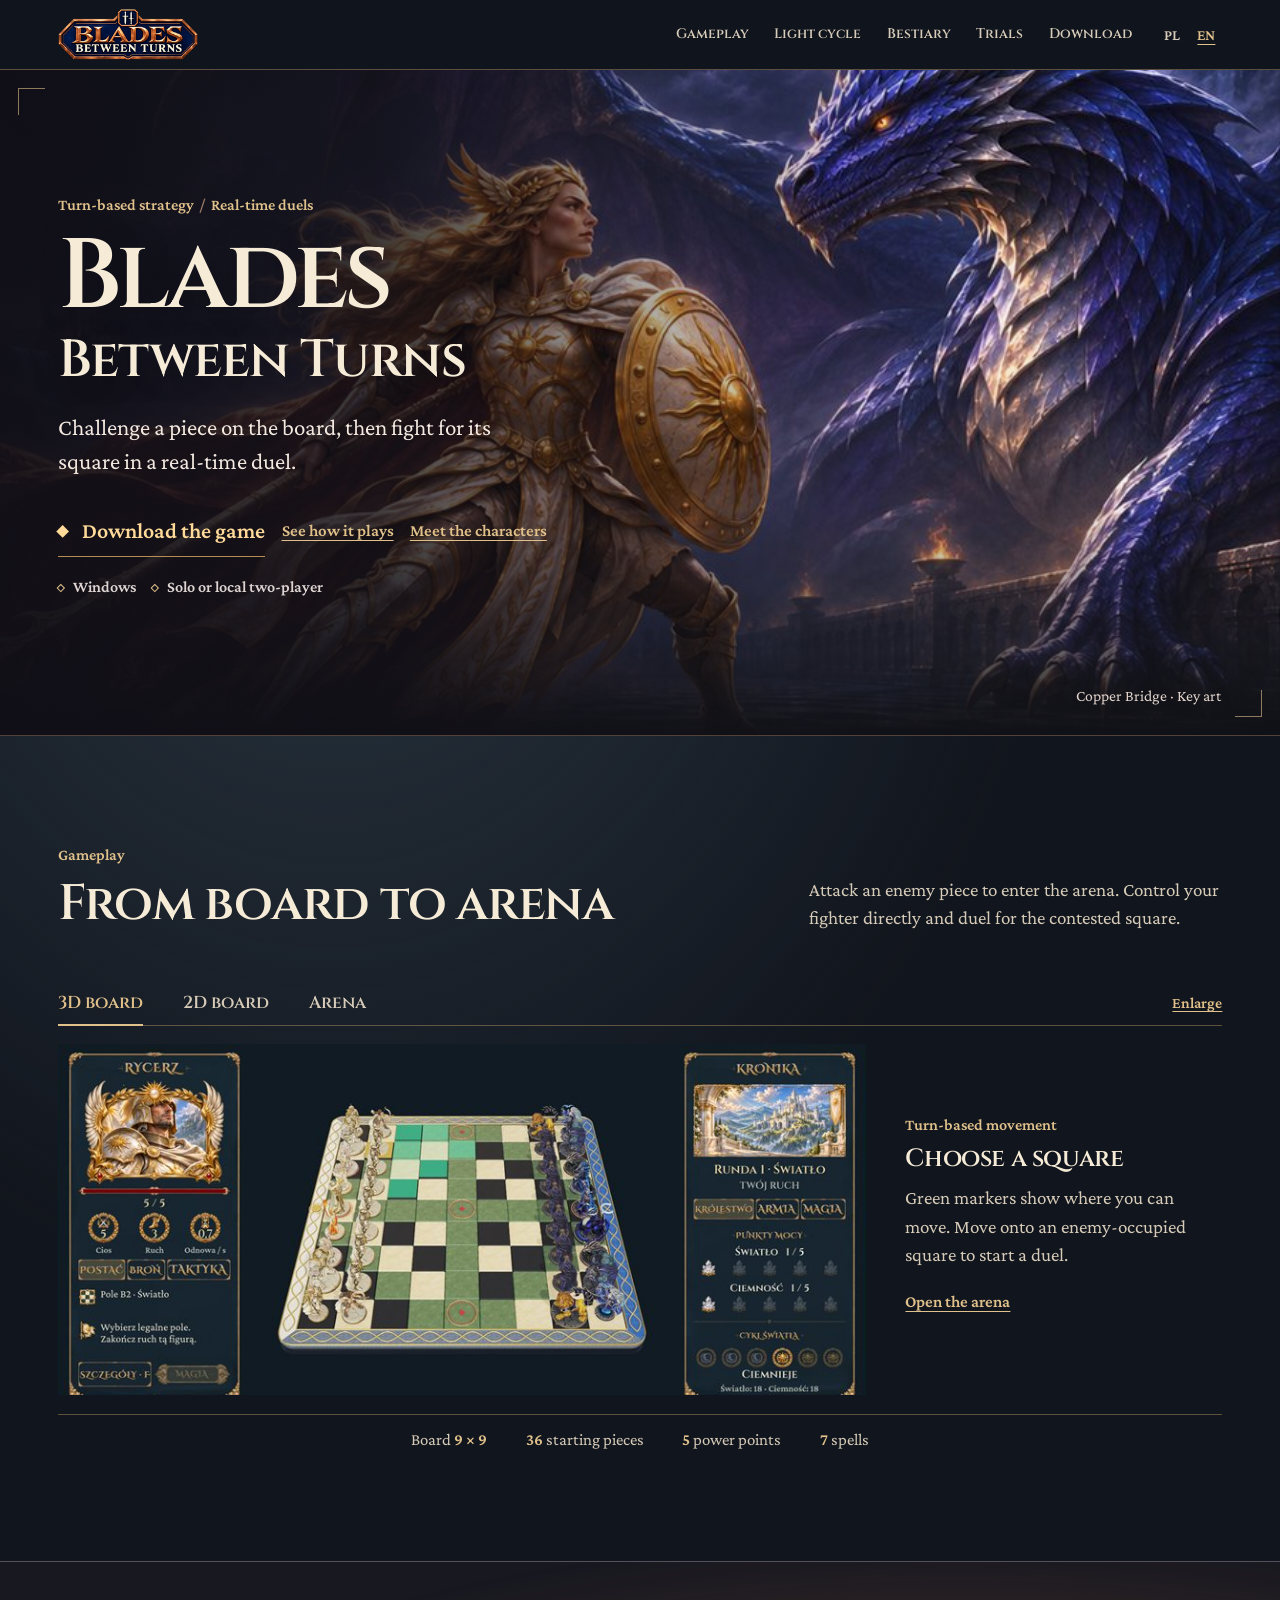
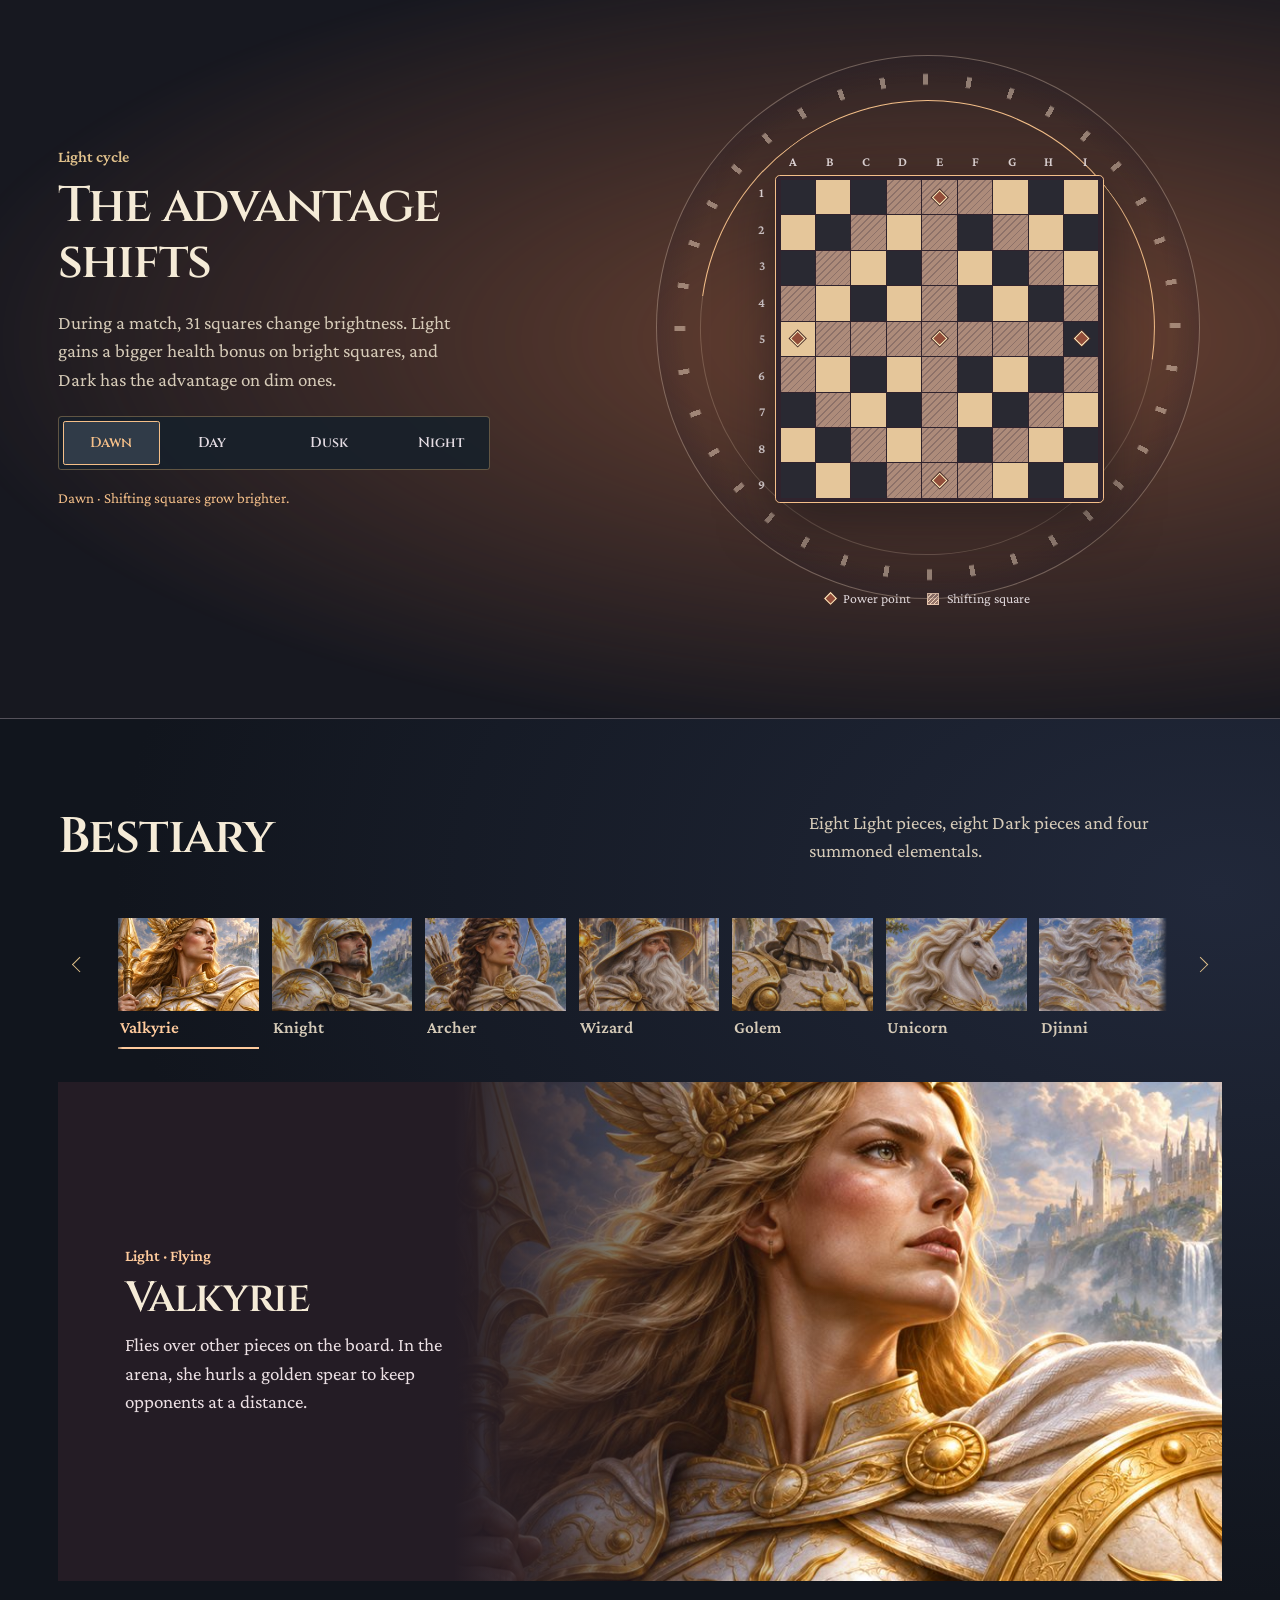
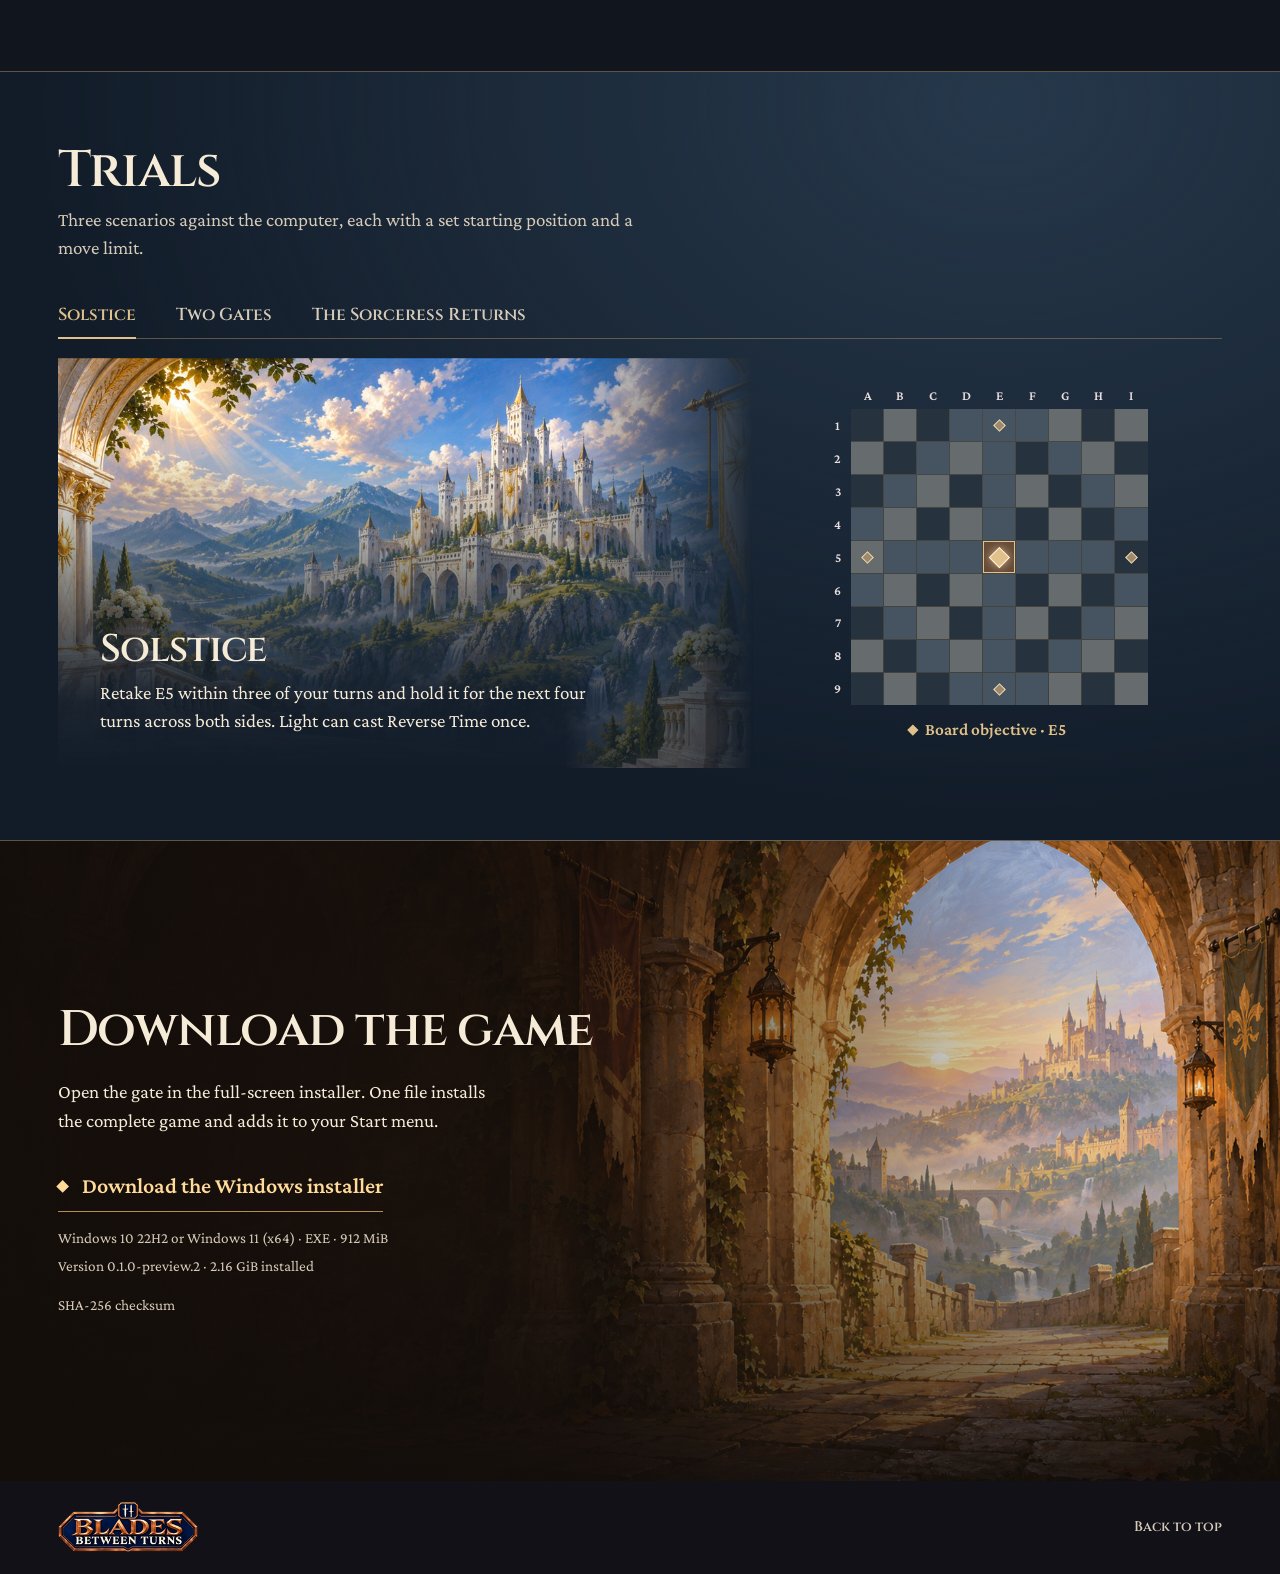
==== commit 536b5828: "Point Polish and English downloads to Windows preview 2" ====
--- a/en/index.html
+++ b/en/index.html
@@ -470,13 +470,13 @@
         <h2 id="blades-download-title">Download the game</h2>
         <p class="download__copy">Open the gate in the full-screen installer. One file installs the complete game and adds it to your Start menu.</p>
         <a class="download-link" id="windows-installer"
-           href="https://github.com/zeichmann/archon-www/releases/download/windows-0.1.0-preview.1/BladesBetweenTurns-Setup-Windows-x64.exe">
+           href="https://github.com/zeichmann/archon-www/releases/download/windows-0.1.0-preview.2/BladesBetweenTurns-Setup-Windows-x64.exe">
           Download the Windows installer
         </a>
-        <p class="download__requirements">Windows 10 22H2 or Windows 11 (x64) · EXE · 914 MiB</p>
-        <p class="download__requirements">Version 0.1.0-preview.1 · 2.16 GiB installed</p>
+        <p class="download__requirements">Windows 10 22H2 or Windows 11 (x64) · EXE · 912 MiB</p>
+        <p class="download__requirements">Version 0.1.0-preview.2 · 2.16 GiB installed</p>
         <a class="download__checksum"
-           href="https://github.com/zeichmann/archon-www/releases/download/windows-0.1.0-preview.1/BladesBetweenTurns-Setup-Windows-x64.exe.sha256">SHA-256 checksum</a>
+           href="https://github.com/zeichmann/archon-www/releases/download/windows-0.1.0-preview.2/BladesBetweenTurns-Setup-Windows-x64.exe.sha256">SHA-256 checksum</a>
       </div>
     </section>
   </main>
